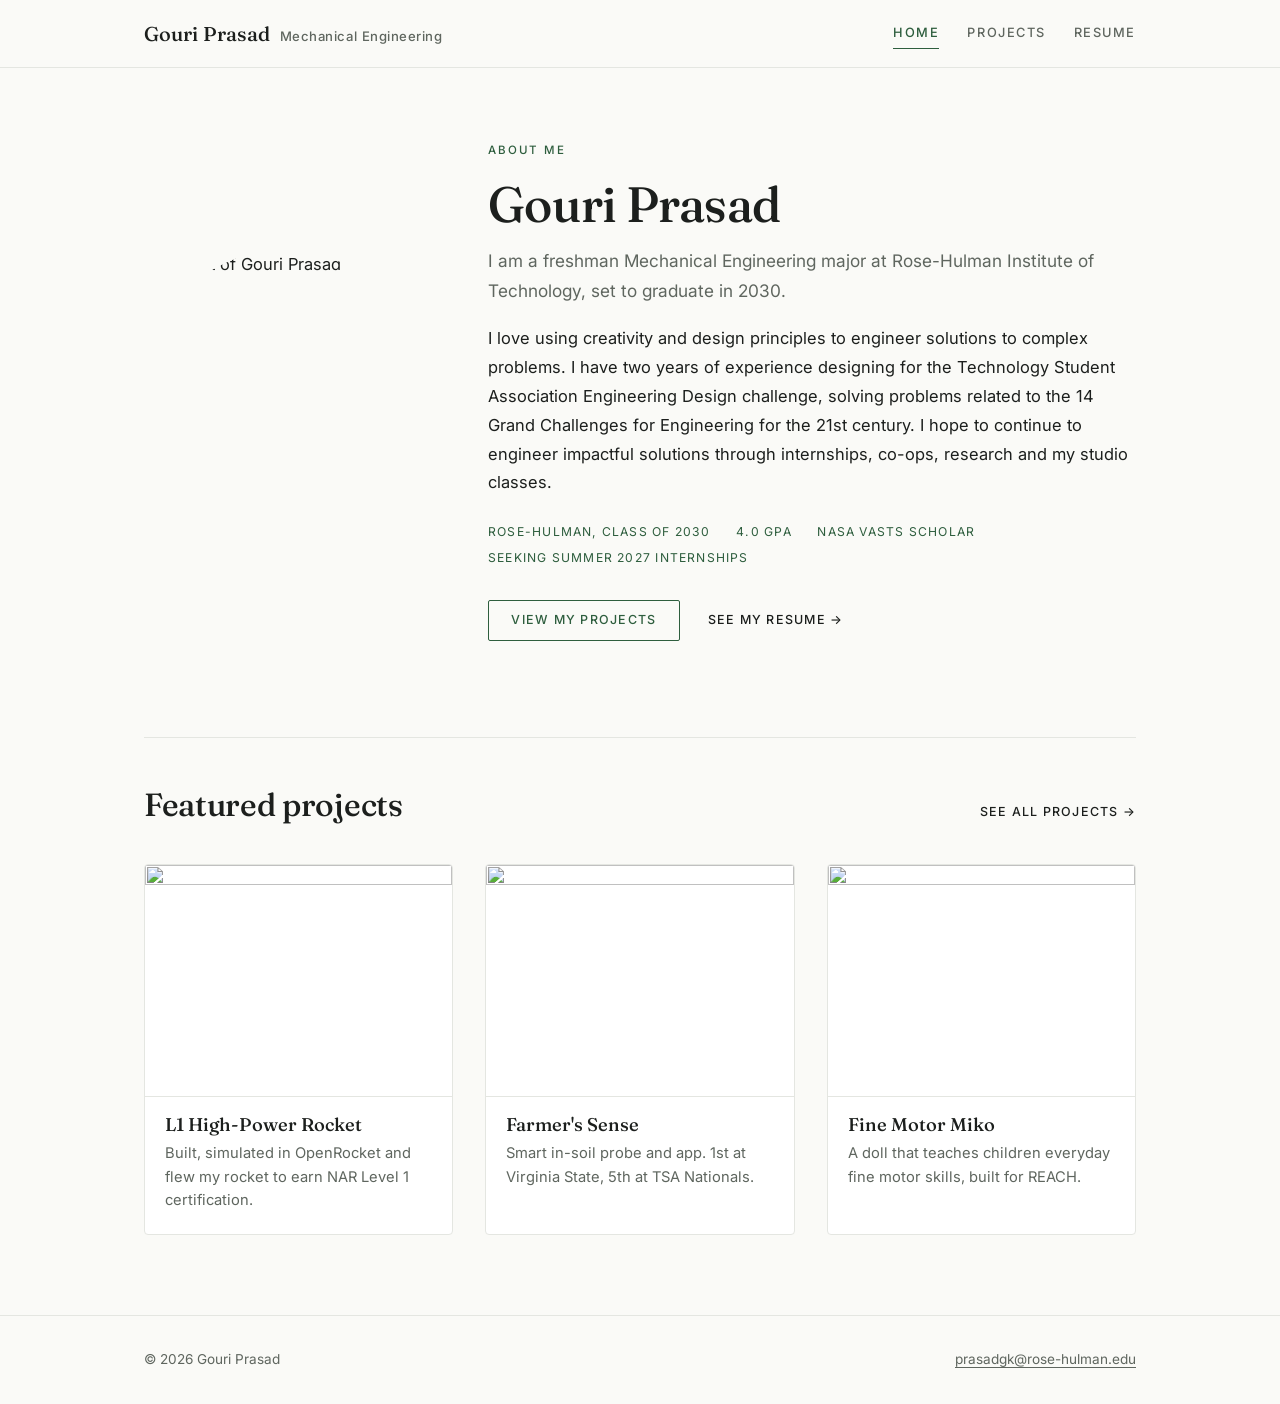
==== index.html @ 73c7f077 "Add files via upload" ====
<!DOCTYPE html>
<html lang="en">
<head>
  <meta charset="utf-8">
  <meta name="viewport" content="width=device-width, initial-scale=1">
  <title>Gouri Prasad | Mechanical Engineering Portfolio</title>
  <meta name="description" content="Portfolio of Gouri Prasad, Mechanical Engineering student at Rose-Hulman Institute of Technology.">
  <link rel="preconnect" href="https://fonts.googleapis.com">
  <link rel="preconnect" href="https://fonts.gstatic.com" crossorigin>
  <link rel="stylesheet" href="https://fonts.googleapis.com/css2?family=Fraunces:opsz,wght@9..144,400;9..144,500&family=Inter:wght@400;500;600&display=swap">
  <link rel="stylesheet" href="styles.css?v=9">
</head>
<body>
  <a class="skip" href="#main">Skip to content</a>
  <header class="site-header">
    <div class="wrap">
      <a class="brand" href="index.html">Gouri Prasad<span>Mechanical Engineering</span></a>
      <nav aria-label="Main">
        <ul>
          <li><a href="index.html" aria-current="page">Home</a></li>
          <li><a href="projects.html">Projects</a></li>
          <li><a href="resume.html">Resume</a></li>
        </ul>
      </nav>
    </div>
  </header>

  <main id="main" class="wrap">
    <section class="hero">
      <img src="images/profile-photo.jpg" alt="Portrait of Gouri Prasad">
      <div>
        <p class="eyebrow">About Me</p>
        <h1>Gouri Prasad</h1>
        <p class="lede">I am a freshman Mechanical Engineering major at Rose-Hulman Institute of Technology, set to graduate in 2030.</p>
        <p>I love using creativity and design principles to engineer solutions to complex problems. I have two years of experience designing for the Technology Student Association Engineering Design challenge, solving problems related to the 14 Grand Challenges for Engineering for the 21st century. I hope to continue to engineer impactful solutions through internships, co-ops, research and my studio classes.</p>
        <ul class="facts">
          <li>Rose-Hulman, Class of 2030</li>
          <li>4.0 GPA</li>
          <li>NASA VASTS Scholar</li>
          <li>Seeking Summer 2027 internships</li>
        </ul>
        <div class="actions">
          <a class="btn" href="projects.html">View my projects</a>
          <a class="text-link" href="resume.html">See my resume</a>
        </div>
      </div>
    </section>

    <section class="highlights" aria-labelledby="featured">
      <div class="section-head">
        <h2 id="featured">Featured projects</h2>
        <a class="text-link" href="projects.html">See all projects</a>
      </div>
      <div class="cards">
        <a class="card" href="projects.html#l1-rocket">
          <div class="img"><img src="images/rocket-ready.jpg" alt="" style="object-position: center 65%"></div>
          <div class="body">
            <h3>L1 High-Power Rocket</h3>
            <p>Built, simulated in OpenRocket and flew my rocket to earn NAR Level 1 certification.</p>
          </div>
        </a>
        <a class="card" href="projects.html#farmers-sense">
          <div class="img"><img class="contain" src="images/farmers-sense-1.png" alt=""></div>
          <div class="body">
            <h3>Farmer's Sense</h3>
            <p>Smart in-soil probe and app. 1st at Virginia State, 5th at TSA Nationals.</p>
          </div>
        </a>
        <a class="card" href="projects.html#fine-motor-miko">
          <div class="img"><img class="contain" src="images/fine-motor-miko.png" alt=""></div>
          <div class="body">
            <h3>Fine Motor Miko</h3>
            <p>A doll that teaches children everyday fine motor skills, built for REACH.</p>
          </div>
        </a>
      </div>
    </section>
  </main>

  <footer class="site-footer">
    <div class="wrap">
      <span>© 2026 Gouri Prasad</span>
      <a href="mailto:prasadgk@rose-hulman.edu">prasadgk@rose-hulman.edu</a>
    </div>
  </footer>
</body>
</html>
---- styles.css ----
/* Gouri Prasad — portfolio styles (minimal, forest green) */
:root {
  --bg: #fafaf7;
  --surface: #ffffff;
  --ink: #1c1f1d;
  --muted: #5f665f;
  --line: #e4e6e1;
  --line-strong: #c9cdc6;
  --accent: #2e5e3e;       /* 7.5:1 on --bg */
  --accent-hover: #244b31;
  --tint: #eef3ef;
  --radius: 4px;
  --max: 1040px;
  --serif: "Fraunces", Georgia, "Times New Roman", serif;
  --sans: "Inter", "Segoe UI", system-ui, -apple-system, Roboto, Arial, sans-serif;
}

* { box-sizing: border-box; }
html { scroll-behavior: smooth; }
body {
  margin: 0;
  background: var(--bg);
  color: var(--ink);
  font-family: var(--sans);
  font-size: 16.5px;
  line-height: 1.75;
  -webkit-font-smoothing: antialiased;
}
img, video { max-width: 100%; display: block; }
a { color: var(--accent); text-underline-offset: 3px; text-decoration-thickness: 1px; }
a:hover { color: var(--accent-hover); }
:focus-visible { outline: 2px solid var(--accent); outline-offset: 3px; }

.skip { position: absolute; left: -999px; }
.skip:focus { left: 1rem; top: 1rem; background: var(--surface); padding: .5rem 1rem; z-index: 10; }

.wrap { max-width: var(--max); margin: 0 auto; padding-inline: 1.5rem; }
main { padding-block: 4.5rem 5rem; }

/* Header + nav */
.site-header {
  position: sticky; top: 0; z-index: 5;
  background: rgba(250, 250, 247, .94);
  backdrop-filter: blur(8px);
  border-bottom: 1px solid var(--line);
}
.site-header .wrap {
  display: flex; align-items: center; justify-content: space-between;
  gap: 1rem; flex-wrap: wrap; padding-block: 1rem;
}
.brand { font-family: var(--serif); font-weight: 500; font-size: 1.25rem; color: var(--ink); text-decoration: none; letter-spacing: .005em; }
.brand span { font-family: var(--sans); color: var(--muted); font-size: .82rem; margin-left: .6rem; letter-spacing: .04em; }
.site-header nav ul { list-style: none; margin: 0; padding: 0; display: flex; gap: 1.75rem; }
.site-header nav a {
  position: relative; display: block; padding: .3rem 0;
  color: var(--muted); text-decoration: none; font-size: .8rem;
  text-transform: uppercase; letter-spacing: .12em; font-weight: 500;
}
.site-header nav a::after {
  content: ""; position: absolute; left: 0; right: 0; bottom: 0; height: 1px;
  background: var(--accent); transform: scaleX(0); transform-origin: left; transition: transform .25s ease;
}
.site-header nav a:hover { color: var(--ink); }
.site-header nav a:hover::after { transform: scaleX(1); }
.site-header nav a[aria-current="page"] { color: var(--accent); }
.site-header nav a[aria-current="page"]::after { transform: scaleX(1); }

/* Type */
h1, h2, h3 { font-family: var(--serif); font-weight: 500; line-height: 1.2; margin: 0 0 .75rem; color: var(--ink); }
h1 { font-size: clamp(2.2rem, 4.5vw, 3.1rem); letter-spacing: -.015em; }
h2 { font-size: clamp(1.6rem, 3vw, 2rem); letter-spacing: -.01em; }
h3 { font-size: 1.2rem; margin-top: 2rem; }
p { margin: 0 0 1.1rem; }
.eyebrow { color: var(--accent); font-weight: 500; text-transform: uppercase; letter-spacing: .16em; font-size: .72rem; margin-bottom: .9rem; }
.lede { color: var(--muted); font-size: 1.08rem; max-width: 62ch; }

/* Buttons and links */
.actions { display: flex; gap: 1.75rem; flex-wrap: wrap; align-items: center; margin-top: 2rem; }
.btn {
  display: inline-block; padding: .75rem 1.4rem;
  border: 1px solid var(--accent); border-radius: 2px;
  color: var(--accent); background: transparent; text-decoration: none;
  font-size: .78rem; font-weight: 500; text-transform: uppercase; letter-spacing: .1em; line-height: 1.2;
  transition: background-color .25s ease, color .25s ease;
}
.btn:hover { background: var(--accent); color: #fff; }
.text-link {
  position: relative; color: var(--ink); text-decoration: none;
  font-size: .78rem; font-weight: 500; text-transform: uppercase; letter-spacing: .1em; padding-block: .3rem;
}
.text-link::after { content: " →"; transition: margin-left .25s ease; }
.text-link::before {
  content: ""; position: absolute; left: 0; right: 0; bottom: 0; height: 1px;
  background: var(--accent); transform: scaleX(0); transform-origin: left; transition: transform .3s ease;
}
.text-link:hover { color: var(--accent); }
.text-link:hover::before { transform: scaleX(1); }

/* Tags: quiet uppercase line separated by dots */
/* Quiet uppercase lines (tags and facts), spaced without separators */
.tags, .facts { list-style: none; padding: 0; display: flex; flex-wrap: wrap; gap: .15rem 1.25rem; }
.tags li, .facts li { color: var(--muted); text-transform: uppercase; letter-spacing: .1em; white-space: nowrap; }
.tags { margin: .45rem 0 0; }
.tags li { font-size: .72rem; }

/* Home */
.hero { display: grid; grid-template-columns: 280px 1fr; gap: 4rem; align-items: center; }
.hero img { width: 280px; aspect-ratio: 1 / 1; object-fit: cover; border-radius: 50%; }
.facts { margin: 1.5rem 0 0; gap: .25rem 1.6rem; }
.facts li { font-size: .76rem; color: var(--accent); }

.highlights { margin-top: 6rem; padding-top: 3rem; border-top: 1px solid var(--line); }
.section-head { display: flex; justify-content: space-between; align-items: baseline; gap: 1rem; flex-wrap: wrap; }
.cards { display: grid; grid-template-columns: repeat(3, 1fr); gap: 2rem; margin-top: 1.75rem; }
.card {
  display: flex; flex-direction: column; text-decoration: none; color: inherit;
  background: var(--surface); border: 1px solid var(--line); border-radius: var(--radius); overflow: hidden;
  transition: border-color .25s ease;
}
.card .img { overflow: hidden; border-bottom: 1px solid var(--line); background: #fff; }
.card img { width: 100%; aspect-ratio: 4 / 3; object-fit: cover; transition: transform .5s ease; }
.card img.contain { object-fit: contain; }
.card:hover { border-color: var(--line-strong); color: inherit; }
.card:hover img { transform: scale(1.03); }
.card div.body { padding: 1.1rem 1.25rem 1.35rem; }
.card h3 { margin: 0 0 .35rem; font-size: 1.15rem; }
.card p { margin: 0; color: var(--muted); font-size: .92rem; line-height: 1.6; }

/* Projects page */
.group { margin-top: 4rem; scroll-margin-top: 90px; }
.group > h2 { padding-bottom: .9rem; border-bottom: 1px solid var(--ink); margin-bottom: 2rem; }
.group > .lede { margin-top: -1rem; margin-bottom: 2rem; }

/* Soft panel around each project */
.panel { background: var(--surface); border: 1px solid var(--line); border-radius: 8px; }
.project { padding: 2.25rem 2.5rem 2.5rem; margin-bottom: 2rem; scroll-margin-top: 90px; }
.project header { margin-bottom: 1.75rem; padding-bottom: 1.25rem; border-bottom: 1px solid var(--line); }
.project header h2 { font-size: clamp(1.45rem, 2.6vw, 1.8rem); margin-bottom: .2rem; }
.project header p { color: var(--muted); font-size: .95rem; margin: 0; }

/* Two-column layout: text ~55%, media ~45%, both top-aligned */
.project-grid { display: grid; grid-template-columns: 11fr 9fr; gap: 2.5rem; align-items: start; }
.project-text > :first-child { margin-top: 0; }
.project-text h3 { font-size: 1.1rem; margin-top: 1.75rem; }
.project-media { position: sticky; top: 90px; }
.main-media { margin: 0; }
.main-media a { display: block; }
.main-media img, .main-media video {
  width: 100%; aspect-ratio: 4 / 3; object-fit: cover;
  border: 1px solid var(--line); border-radius: 6px; background: #fff;
}
.main-media img.contain { object-fit: contain; padding: .5rem; }
.main-media.video video { background: #141614; max-height: 420px; object-fit: contain; }
figcaption, .media-note { font-size: .8rem; color: var(--muted); margin-top: .5rem; letter-spacing: .01em; }
.media-note { margin: .5rem 0 0; }

.thumbs-row { display: grid; grid-template-columns: repeat(auto-fill, minmax(96px, 1fr)); gap: .6rem; margin-top: .75rem; }
.thumbs-row a { display: block; border: 1px solid var(--line); border-radius: 4px; overflow: hidden; background: #fff; transition: border-color .25s ease; }
.thumbs-row a:hover, .main-media a:hover img, .build-main:hover { border-color: var(--accent); }
.thumbs-row img { width: 100%; aspect-ratio: 4 / 3; object-fit: cover; transition: transform .4s ease; }
.thumbs-row img.contain { object-fit: contain; padding: .25rem; }
.thumbs-row a:hover img { transform: scale(1.04); }

.specs { list-style: none; padding: 0; margin: 1.75rem 0 0; display: grid; grid-template-columns: repeat(3, 1fr); column-gap: 1.25rem; border-top: 1px solid var(--line); }
.specs li { padding: .75rem 0; border-bottom: 1px solid var(--line); font-size: .95rem; }
.specs strong { display: block; font-size: .66rem; text-transform: uppercase; letter-spacing: .12em; color: var(--muted); font-weight: 500; }

.files { margin-top: 2rem; padding-top: 1.5rem; border-top: 1px solid var(--line); }
.files h3 { margin: 0 0 .25rem; font-size: 1rem; }
.files .actions { margin-top: .75rem; }

/* Jump menus */
.jump { display: flex; flex-wrap: wrap; gap: .75rem; margin-top: 2rem; }
.dropdown { position: relative; }
.dropdown-toggle {
  font: inherit; font-size: .76rem; font-weight: 500; text-transform: uppercase; letter-spacing: .1em;
  color: var(--accent); background: var(--surface); cursor: pointer;
  border: 1px solid var(--line-strong); border-radius: 2px; padding: .7rem 2.2rem .7rem 1.1rem; position: relative;
  transition: border-color .2s ease, background-color .2s ease;
}
.dropdown-toggle::after {
  content: ""; position: absolute; right: 1rem; top: 50%; width: 6px; height: 6px; margin-top: -5px;
  border-right: 1.5px solid currentColor; border-bottom: 1.5px solid currentColor; transform: rotate(45deg); transition: transform .2s ease, margin-top .2s ease;
}
.dropdown-toggle:hover, .dropdown.open .dropdown-toggle { border-color: var(--accent); background: var(--tint); }
.dropdown.open .dropdown-toggle::after { transform: rotate(-135deg); margin-top: -1px; }
.dropdown-menu {
  position: absolute; left: 0; top: calc(100% + 6px); z-index: 20; min-width: 100%; width: max-content;
  list-style: none; margin: 0; padding: .4rem 0; background: var(--surface);
  border: 1px solid var(--line); border-radius: 4px; box-shadow: 0 8px 24px rgba(28, 31, 29, .06);
  opacity: 0; visibility: hidden; transform: translateY(-4px); transition: opacity .18s ease, transform .18s ease, visibility .18s;
}
.dropdown.open .dropdown-menu { opacity: 1; visibility: visible; transform: none; }
.dropdown-menu a { display: block; padding: .55rem 1.1rem; color: var(--ink); text-decoration: none; font-size: .92rem; white-space: nowrap; }
.dropdown-menu a:hover, .dropdown-menu a:focus-visible { background: var(--tint); color: var(--accent); outline: none; }

/* Supplemental project cards */
.builds { display: grid; grid-template-columns: repeat(2, 1fr); gap: 2rem; align-items: start; }
.build { display: flex; flex-direction: column; overflow: hidden; scroll-margin-top: 90px; }
.build-main { display: block; overflow: hidden; border-bottom: 1px solid var(--line); background: #fff; }
.build-main img { width: 100%; aspect-ratio: 4 / 3; object-fit: cover; transition: transform .5s ease; }
.build-main img.contain { object-fit: contain; padding: 1rem; }
.build-main:hover img { transform: scale(1.02); }
.build .thumbs-row { grid-template-columns: repeat(3, 1fr); padding: .9rem 1.75rem 0; margin-top: 0; }
.build-body { padding: 1.25rem 1.75rem 1.75rem; }
.build-body h3 { margin: 0 0 .2rem; font-size: 1.25rem; }
.build-body .meta { color: var(--muted); font-size: .88rem; margin-bottom: .4rem; }
.build-body .tags { margin: 0 0 1rem; }
.build-body p:not(.meta) { font-size: .95rem; line-height: 1.7; }
.build-body p:last-child { margin-bottom: 0; }

/* Lightbox */
.lightbox { border: 0; padding: 0; background: transparent; max-width: min(92vw, 1400px); max-height: 92vh; }
.lightbox::backdrop { background: rgba(20, 22, 20, .82); }
.lightbox img { max-width: 100%; max-height: 82vh; margin: 0 auto; border-radius: 4px; background: #fff; }
.lightbox-caption { color: #e9ece8; text-align: center; font-size: .9rem; margin: .75rem 0 0; }
.lightbox-close {
  display: block; margin: 0 0 .6rem auto; font: inherit; font-size: .75rem; text-transform: uppercase; letter-spacing: .1em;
  color: #fff; background: transparent; border: 1px solid rgba(255,255,255,.5); border-radius: 2px; padding: .45rem .9rem; cursor: pointer;
}
.lightbox-close:hover { background: rgba(255,255,255,.12); }

/* Resume */
.resume-bar { display: flex; justify-content: space-between; align-items: end; gap: 1.5rem; flex-wrap: wrap; }
.resume-bar .actions { margin-top: 0; }
.pdf-frame { width: 100%; height: 1100px; margin-top: 2.5rem; border: 1px solid var(--line); border-radius: var(--radius); background: var(--surface); }
.note { margin-top: 1rem; color: var(--muted); font-size: .88rem; }

/* Footer */
.site-footer { border-top: 1px solid var(--line); padding-block: 2rem; color: var(--muted); font-size: .85rem; }
.site-footer .wrap { display: flex; justify-content: space-between; gap: 1rem; flex-wrap: wrap; }
.site-footer a { color: var(--muted); }
.site-footer a:hover { color: var(--accent); }

@media (max-width: 900px) {
  .project-grid { grid-template-columns: 1fr; gap: 2rem; }
  .project-media { position: static; }
}
@media (max-width: 760px) {
  body { font-size: 16px; }
  main { padding-block: 3rem 4rem; }
  .brand span { display: none; }
  .site-header nav ul { gap: 1.25rem; }
  .hero { grid-template-columns: 1fr; gap: 2rem; text-align: center; }
  .hero img { width: 200px; margin: 0 auto; }
  .facts, .actions { justify-content: center; }
  .specs { grid-template-columns: repeat(2, 1fr); }
  .project { padding: 1.25rem 1.25rem 1.5rem; }
  .build .thumbs-row { padding: .75rem 1.25rem 0; }
  .build-body { padding: 1.1rem 1.25rem 1.4rem; }
  .jump { gap: .5rem; }
  .dropdown-menu a { white-space: normal; }
  .highlights { margin-top: 4rem; }
  .cards, .builds { grid-template-columns: 1fr; gap: 1.5rem; }
  .group { margin-top: 3.5rem; }
  .pdf-frame { height: 80vh; }
  .resume-bar .actions { justify-content: flex-start; }
}

.main-media img.natural { aspect-ratio: auto; }
.project-media .thumbs-row { grid-template-columns: repeat(2, 1fr); }
.builds { align-items: stretch; }
/* Odd card out spans the full row, image beside text */
@media (min-width: 761px) {
  .builds .build:last-child:nth-child(odd) { grid-column: 1 / -1; display: grid; grid-template-columns: 1fr 1fr; }
  .builds .build:last-child:nth-child(odd) .build-main { grid-row: 1 / span 2; border-bottom: 0; border-right: 1px solid var(--line); }
  .builds .build:last-child:nth-child(odd) .build-main img { height: 100%; }
  .builds .build:last-child:nth-child(odd) .thumbs-row { padding-top: 1.75rem; align-self: start; }
}
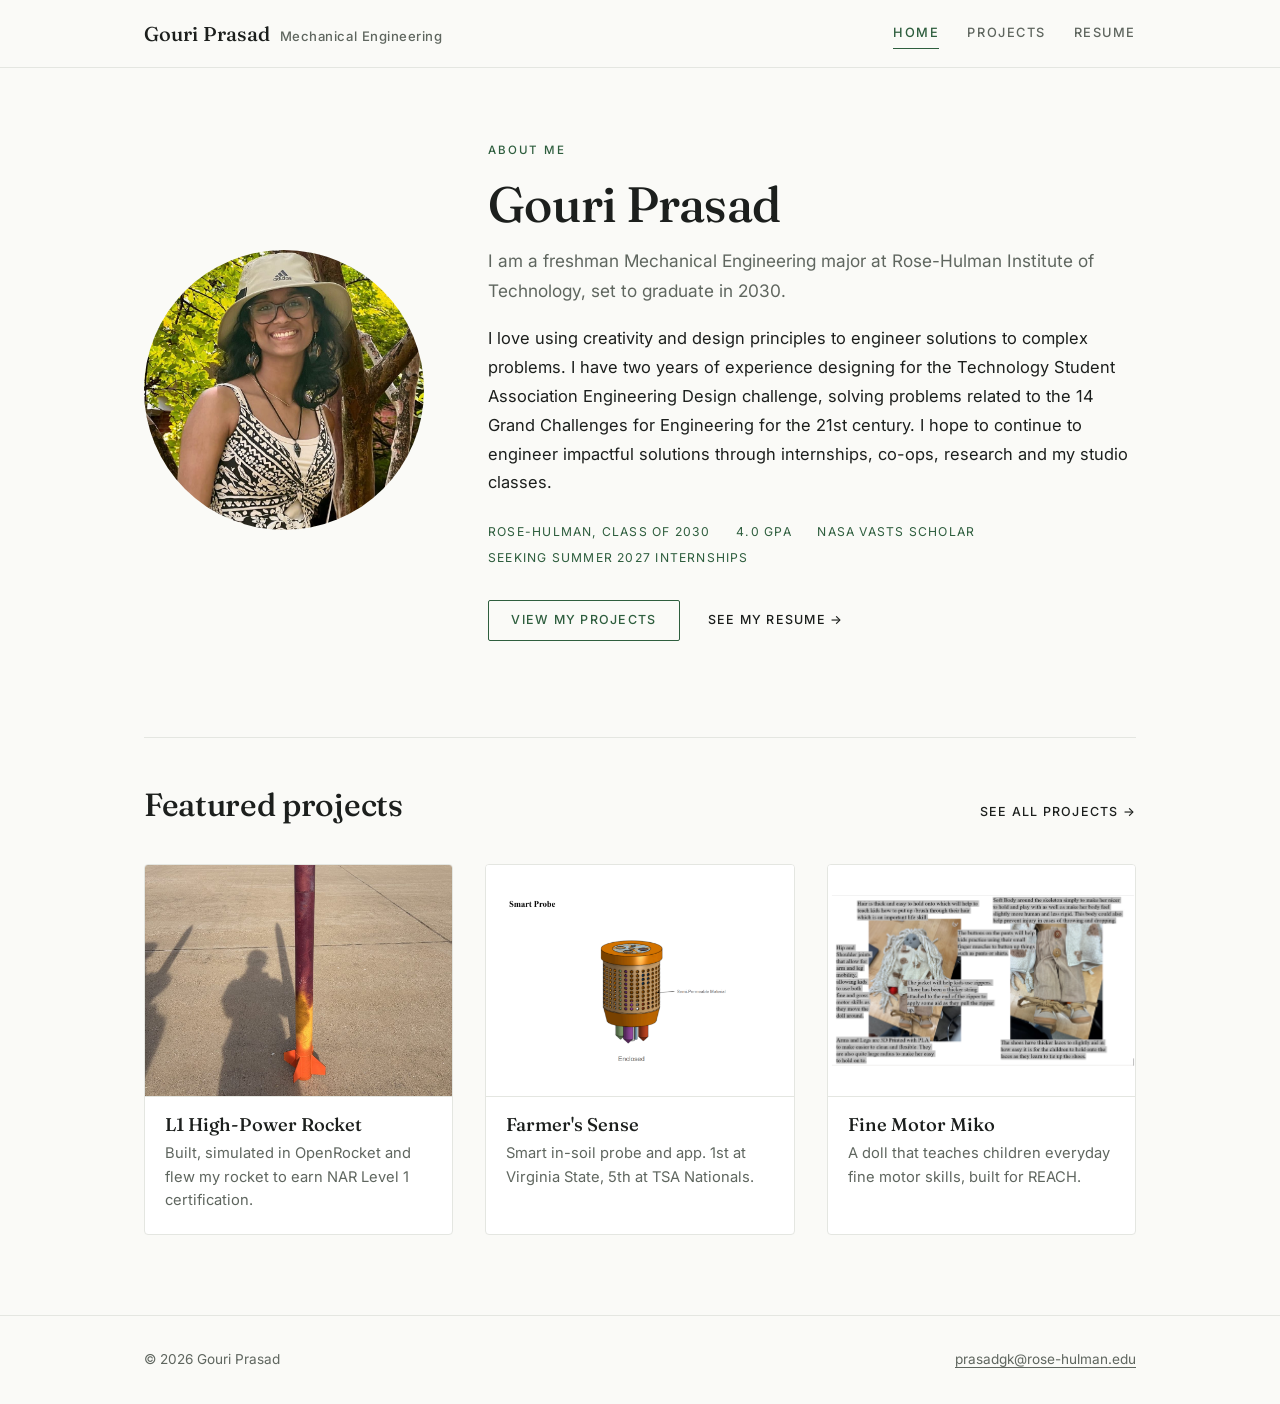
==== commit f484764e: "Add files via upload" ====
--- a/index.html
+++ b/index.html
@@ -27,7 +27,7 @@
 
   <main id="main" class="wrap">
     <section class="hero">
-      <img src="images/profile-photo.jpg" alt="Portrait of Gouri Prasad">
+      <img src="profile-photo.jpg" alt="Portrait of Gouri Prasad">
       <div>
         <p class="eyebrow">About Me</p>
         <h1>Gouri Prasad</h1>
@@ -53,21 +53,21 @@
       </div>
       <div class="cards">
         <a class="card" href="projects.html#l1-rocket">
-          <div class="img"><img src="images/rocket-ready.jpg" alt="" style="object-position: center 65%"></div>
+          <div class="img"><img src="rocket-ready.jpg" alt="" style="object-position: center 65%"></div>
           <div class="body">
             <h3>L1 High-Power Rocket</h3>
             <p>Built, simulated in OpenRocket and flew my rocket to earn NAR Level 1 certification.</p>
           </div>
         </a>
         <a class="card" href="projects.html#farmers-sense">
-          <div class="img"><img class="contain" src="images/farmers-sense-1.png" alt=""></div>
+          <div class="img"><img class="contain" src="farmers-sense-1.png" alt=""></div>
           <div class="body">
             <h3>Farmer's Sense</h3>
             <p>Smart in-soil probe and app. 1st at Virginia State, 5th at TSA Nationals.</p>
           </div>
         </a>
         <a class="card" href="projects.html#fine-motor-miko">
-          <div class="img"><img class="contain" src="images/fine-motor-miko.png" alt=""></div>
+          <div class="img"><img class="contain" src="fine-motor-miko.png" alt=""></div>
           <div class="body">
             <h3>Fine Motor Miko</h3>
             <p>A doll that teaches children everyday fine motor skills, built for REACH.</p>
